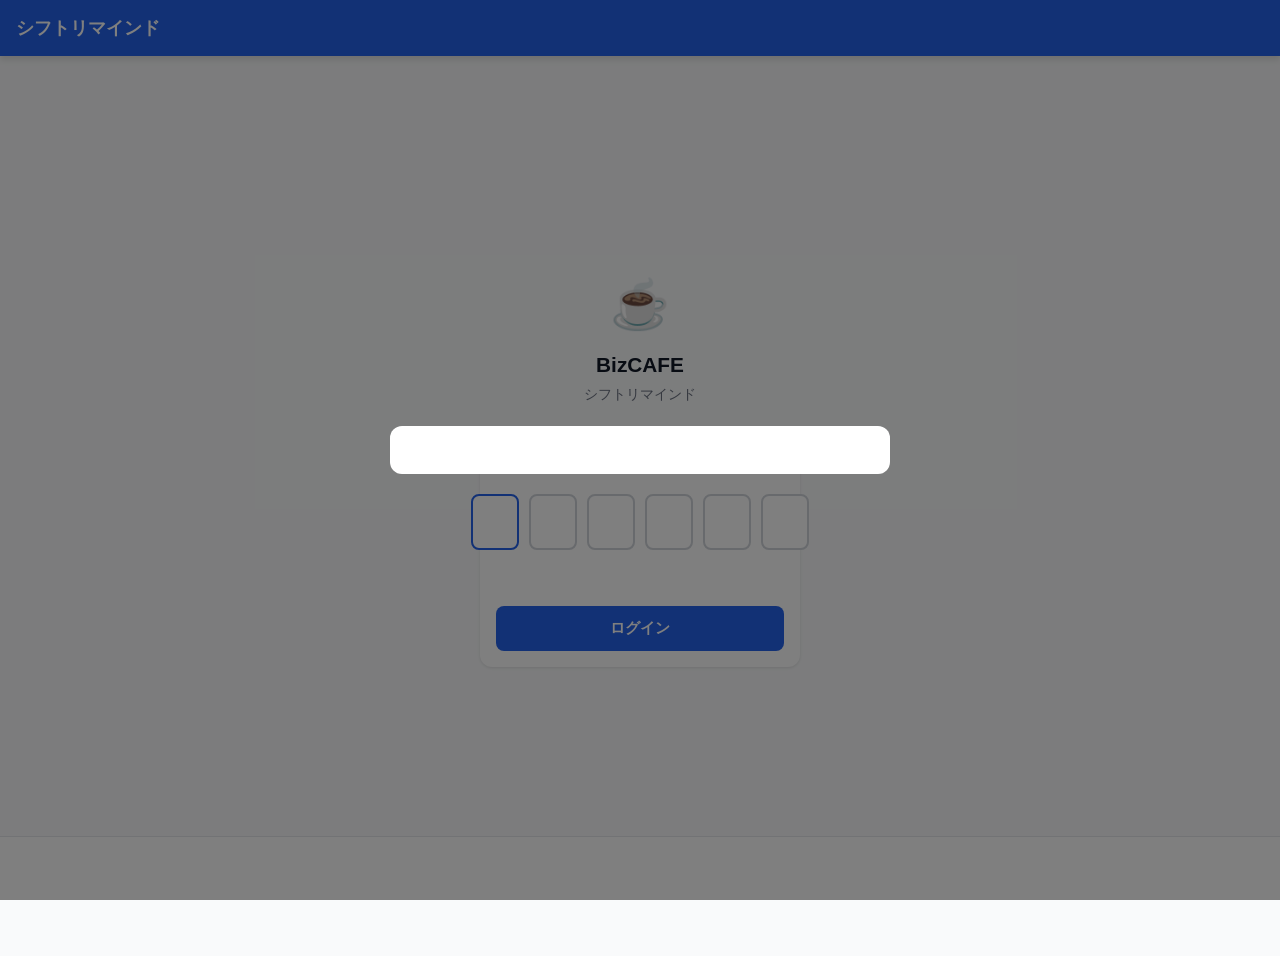
==== app/index.html @ 0d16ac68 "Initial commit" ====
<!DOCTYPE html>
<html lang="ja">
<head>
  <meta charset="UTF-8">
  <meta name="viewport" content="width=device-width, initial-scale=1.0, user-scalable=no">
  <meta name="theme-color" content="#2563eb">
  <meta name="apple-mobile-web-app-capable" content="yes">
  <meta name="apple-mobile-web-app-status-bar-style" content="black-translucent">
  <meta name="apple-mobile-web-app-title" content="シフト">
  <link rel="manifest" href="manifest.json">
  <link rel="apple-touch-icon" href="icons/icon-192.png">
  <title>BizCAFE シフトリマインド</title>
  <link rel="stylesheet" href="css/style.css">
</head>
<body>
  <div id="app">
    <header class="header" id="header">
      <h1 class="header-title">シフトリマインド</h1>
      <button class="header-btn" id="btn-logout" hidden>ログアウト</button>
    </header>

    <main class="main" id="main-content">
      <!-- 各画面がここに動的に描画される -->
    </main>

    <nav class="bottom-nav" id="bottom-nav" hidden>
      <!-- ナビゲーションタブ -->
    </nav>
  </div>

  <!-- モーダル -->
  <div class="modal-overlay" id="modal-overlay" hidden>
    <div class="modal" id="modal-container"></div>
  </div>

  <!-- トースト通知 -->
  <div class="toast-container" id="toast-container"></div>

  <script src="js/api.js"></script>
  <script src="js/auth.js"></script>
  <script src="js/components/nav.js"></script>
  <script src="js/components/shiftCard.js"></script>
  <script src="js/components/modal.js"></script>
  <script src="js/views/login.js"></script>
  <script src="js/views/dashboard.js"></script>
  <script src="js/views/calendar.js"></script>
  <script src="js/views/upload.js"></script>
  <script src="js/views/staffManager.js"></script>
  <script src="js/views/reminder.js"></script>
  <script src="js/views/logs.js"></script>
  <script src="js/app.js"></script>
</body>
</html>
---- app/css/style.css ----
/* ============================================================
   style.css - PWA レスポンシブCSS
   ============================================================ */

/* --- Reset & Base --- */
*, *::before, *::after { box-sizing: border-box; margin: 0; padding: 0; }

:root {
  --primary: #2563eb;
  --primary-dark: #1d4ed8;
  --primary-light: #dbeafe;
  --success: #22c55e;
  --error: #ef4444;
  --warning: #f59e0b;
  --gray-50: #f9fafb;
  --gray-100: #f3f4f6;
  --gray-200: #e5e7eb;
  --gray-300: #d1d5db;
  --gray-500: #6b7280;
  --gray-700: #374151;
  --gray-900: #111827;
  --radius: 12px;
  --radius-sm: 8px;
  --shadow: 0 1px 3px rgba(0,0,0,0.1);
  --shadow-md: 0 4px 6px rgba(0,0,0,0.1);
  --nav-height: 64px;
  --header-height: 56px;
  --safe-bottom: env(safe-area-inset-bottom, 0px);
}

html { font-size: 16px; -webkit-text-size-adjust: 100%; }
body {
  font-family: -apple-system, BlinkMacSystemFont, 'Segoe UI', 'Hiragino Sans', sans-serif;
  color: var(--gray-900);
  background: var(--gray-50);
  line-height: 1.5;
  overflow-x: hidden;
  -webkit-tap-highlight-color: transparent;
}

/* --- Header --- */
.header {
  position: fixed; top: 0; left: 0; right: 0;
  height: var(--header-height);
  background: var(--primary);
  color: #fff;
  display: flex; align-items: center; justify-content: space-between;
  padding: 0 16px;
  z-index: 100;
  box-shadow: var(--shadow-md);
}
.header-title { font-size: 1.1rem; font-weight: 700; }
.header-btn {
  background: rgba(255,255,255,0.2); border: none; color: #fff;
  padding: 6px 14px; border-radius: 6px; font-size: 0.85rem;
  cursor: pointer;
}
.header-btn:active { background: rgba(255,255,255,0.35); }

/* --- Main --- */
.main {
  margin-top: var(--header-height);
  padding: 16px 16px calc(var(--nav-height) + var(--safe-bottom) + 16px);
  min-height: calc(100dvh - var(--header-height));
}

/* --- Bottom Nav --- */
.bottom-nav {
  position: fixed; bottom: 0; left: 0; right: 0;
  height: calc(var(--nav-height) + var(--safe-bottom));
  padding-bottom: var(--safe-bottom);
  background: #fff;
  border-top: 1px solid var(--gray-200);
  display: flex; align-items: center; justify-content: space-around;
  z-index: 100;
}
.nav-item {
  display: flex; flex-direction: column; align-items: center;
  gap: 2px; padding: 6px 0;
  color: var(--gray-500); font-size: 0.65rem; font-weight: 500;
  text-decoration: none; cursor: pointer;
  border: none; background: none;
  min-width: 56px;
  transition: color 0.15s;
}
.nav-item .nav-icon { font-size: 1.4rem; }
.nav-item.active { color: var(--primary); }

/* --- Cards --- */
.card {
  background: #fff; border-radius: var(--radius);
  box-shadow: var(--shadow); padding: 16px;
  margin-bottom: 12px;
}
.card-header {
  font-size: 0.95rem; font-weight: 700; margin-bottom: 12px;
  display: flex; align-items: center; gap: 8px;
}
.card-header .icon { font-size: 1.2rem; }

/* --- Shift List --- */
.shift-list { list-style: none; }
.shift-item {
  padding: 10px 0;
  border-bottom: 1px solid var(--gray-100);
  display: flex; flex-direction: column; gap: 2px;
}
.shift-item:last-child { border-bottom: none; }
.shift-name-time {
  display: flex; justify-content: space-between; align-items: center;
}
.shift-name { font-weight: 600; font-size: 0.95rem; }
.shift-time { color: var(--gray-500); font-size: 0.9rem; font-variant-numeric: tabular-nums; }
.shift-tasks {
  font-size: 0.8rem; color: var(--gray-500);
  padding-left: 12px;
}
.shift-tasks::before { content: '\2514 '; }

/* --- Buttons --- */
.btn {
  display: inline-flex; align-items: center; justify-content: center; gap: 6px;
  border: none; border-radius: var(--radius-sm);
  font-size: 0.95rem; font-weight: 600;
  padding: 12px 24px; cursor: pointer;
  transition: background 0.15s, opacity 0.15s;
  width: 100%;
}
.btn:active { opacity: 0.85; }
.btn:disabled { opacity: 0.5; cursor: not-allowed; }
.btn-primary { background: var(--primary); color: #fff; }
.btn-primary:hover { background: var(--primary-dark); }
.btn-danger { background: var(--error); color: #fff; }
.btn-outline {
  background: #fff; color: var(--primary);
  border: 2px solid var(--primary);
}
.btn-sm { padding: 8px 16px; font-size: 0.85rem; width: auto; }
.btn-icon {
  width: 36px; height: 36px; padding: 0;
  border-radius: 50%; font-size: 1.1rem;
  display: inline-flex; align-items: center; justify-content: center;
}

/* --- Forms --- */
.form-group { margin-bottom: 16px; }
.form-label {
  display: block; font-size: 0.85rem; font-weight: 600;
  color: var(--gray-700); margin-bottom: 6px;
}
.form-input {
  width: 100%; padding: 12px;
  border: 2px solid var(--gray-200);
  border-radius: var(--radius-sm);
  font-size: 1rem; background: #fff;
  transition: border-color 0.15s;
  appearance: none; -webkit-appearance: none;
}
.form-input:focus { outline: none; border-color: var(--primary); }

/* --- PIN Input --- */
.pin-container {
  display: flex; gap: 10px; justify-content: center;
  margin: 20px 0;
}
.pin-input {
  width: 48px; height: 56px;
  text-align: center; font-size: 1.5rem; font-weight: 700;
  border: 2px solid var(--gray-300);
  border-radius: var(--radius-sm);
  background: #fff;
  appearance: none; -webkit-appearance: none;
}
.pin-input:focus { outline: none; border-color: var(--primary); }

/* --- Login Screen --- */
.login-screen {
  display: flex; flex-direction: column; align-items: center;
  justify-content: center;
  min-height: calc(100dvh - var(--header-height) - 40px);
  text-align: center;
}
.login-logo { font-size: 3rem; margin-bottom: 8px; }
.login-title { font-size: 1.3rem; font-weight: 700; margin-bottom: 4px; }
.login-subtitle { font-size: 0.9rem; color: var(--gray-500); margin-bottom: 32px; }
.login-error {
  color: var(--error); font-size: 0.85rem;
  margin-top: 8px; min-height: 20px;
}

/* --- Calendar --- */
.cal-header {
  display: flex; align-items: center; justify-content: space-between;
  padding: 8px 0; margin-bottom: 8px;
}
.cal-header-title { font-size: 1rem; font-weight: 700; }
.cal-nav-btn {
  background: var(--gray-100); border: none;
  width: 36px; height: 36px; border-radius: 50%;
  font-size: 1.1rem; cursor: pointer;
  display: flex; align-items: center; justify-content: center;
}
.cal-grid {
  display: grid; grid-template-columns: repeat(7, 1fr);
  gap: 2px; text-align: center;
}
.cal-dow {
  font-size: 0.75rem; color: var(--gray-500);
  font-weight: 600; padding: 4px 0;
}
.cal-day {
  aspect-ratio: 1; display: flex; flex-direction: column;
  align-items: center; justify-content: center;
  border-radius: 50%; font-size: 0.9rem;
  cursor: pointer; position: relative;
  transition: background 0.15s;
}
.cal-day:hover { background: var(--gray-100); }
.cal-day.today { font-weight: 700; color: var(--primary); }
.cal-day.selected { background: var(--primary); color: #fff; }
.cal-day.selected:hover { background: var(--primary-dark); }
.cal-day.empty { cursor: default; }
.cal-day.has-shift::after {
  content: ''; position: absolute; bottom: 4px;
  width: 5px; height: 5px; border-radius: 50%;
  background: var(--primary);
}
.cal-day.selected.has-shift::after { background: #fff; }

/* --- Upload --- */
.upload-zone {
  border: 2px dashed var(--gray-300);
  border-radius: var(--radius);
  padding: 40px 20px; text-align: center;
  cursor: pointer; transition: border-color 0.15s, background 0.15s;
}
.upload-zone:hover, .upload-zone.dragover {
  border-color: var(--primary); background: var(--primary-light);
}
.upload-zone .icon { font-size: 2.5rem; display: block; margin-bottom: 8px; }
.upload-zone .text { font-size: 0.9rem; color: var(--gray-500); }
.upload-zone input[type="file"] { display: none; }

.upload-result { margin-top: 16px; }
.upload-day-summary {
  display: flex; justify-content: space-between;
  padding: 8px 0; border-bottom: 1px solid var(--gray-100);
  font-size: 0.9rem;
}

/* --- Staff List --- */
.staff-item {
  display: flex; align-items: center; justify-content: space-between;
  padding: 12px 0; border-bottom: 1px solid var(--gray-100);
}
.staff-item:last-child { border-bottom: none; }
.staff-info { flex: 1; }
.staff-info .name { font-weight: 600; font-size: 0.95rem; }
.staff-info .account { font-size: 0.8rem; color: var(--gray-500); }
.staff-actions { display: flex; gap: 8px; }

/* --- Logs --- */
.log-item {
  padding: 12px 0; border-bottom: 1px solid var(--gray-100);
}
.log-item:last-child { border-bottom: none; }
.log-header-row {
  display: flex; align-items: center; gap: 8px;
  font-size: 0.9rem;
}
.log-status {
  font-size: 1.1rem; width: 24px; text-align: center;
}
.log-detail { font-size: 0.8rem; color: var(--gray-500); padding-left: 32px; }
.log-badge {
  font-size: 0.7rem; padding: 2px 8px;
  border-radius: 99px; font-weight: 600;
}
.log-badge.auto { background: var(--primary-light); color: var(--primary); }
.log-badge.manual { background: #fef3c7; color: #92400e; }

/* --- Preview Message --- */
.preview-box {
  background: var(--gray-100); border-radius: var(--radius-sm);
  padding: 16px; font-size: 0.85rem;
  white-space: pre-wrap; line-height: 1.7;
  max-height: 300px; overflow-y: auto;
}

/* --- Status Badge --- */
.status-card {
  display: flex; align-items: center; gap: 12px;
  padding: 12px 16px; border-radius: var(--radius-sm);
  font-size: 0.85rem;
}
.status-card.on { background: #dcfce7; color: #166534; }
.status-card.off { background: #fef2f2; color: #991b1b; }

/* --- Modal --- */
.modal-overlay {
  position: fixed; inset: 0;
  background: rgba(0,0,0,0.5);
  display: flex; align-items: flex-end; justify-content: center;
  z-index: 200;
  animation: fadeIn 0.15s ease;
}
.modal {
  background: #fff; border-radius: var(--radius) var(--radius) 0 0;
  width: 100%; max-width: 500px;
  padding: 24px 20px calc(24px + var(--safe-bottom));
  max-height: 80dvh; overflow-y: auto;
  animation: slideUp 0.2s ease;
}
.modal-title {
  font-size: 1.1rem; font-weight: 700; margin-bottom: 20px;
}
.modal-actions {
  display: flex; gap: 10px; margin-top: 20px;
}
.modal-actions .btn { flex: 1; }

@keyframes fadeIn { from { opacity: 0; } to { opacity: 1; } }
@keyframes slideUp { from { transform: translateY(100%); } to { transform: translateY(0); } }

/* --- Toast --- */
.toast-container {
  position: fixed; top: calc(var(--header-height) + 12px);
  left: 16px; right: 16px;
  z-index: 300; display: flex; flex-direction: column; gap: 8px;
  pointer-events: none;
}
.toast {
  padding: 12px 16px; border-radius: var(--radius-sm);
  font-size: 0.85rem; font-weight: 500;
  box-shadow: var(--shadow-md);
  animation: fadeIn 0.2s ease;
  pointer-events: auto;
}
.toast.success { background: #dcfce7; color: #166534; }
.toast.error { background: #fef2f2; color: #991b1b; }
.toast.info { background: var(--primary-light); color: var(--primary-dark); }

/* --- Loading --- */
.loading-spinner {
  display: flex; flex-direction: column; align-items: center;
  justify-content: center; padding: 40px;
  color: var(--gray-500); gap: 12px;
}
.spinner {
  width: 32px; height: 32px;
  border: 3px solid var(--gray-200);
  border-top-color: var(--primary);
  border-radius: 50%;
  animation: spin 0.7s linear infinite;
}
@keyframes spin { to { transform: rotate(360deg); } }

/* --- Empty state --- */
.empty-state {
  text-align: center; padding: 40px 20px;
  color: var(--gray-500);
}
.empty-state .icon { font-size: 2.5rem; margin-bottom: 8px; }
.empty-state .text { font-size: 0.9rem; }

/* --- Responsive (tablet+) --- */
@media (min-width: 600px) {
  .main { max-width: 540px; margin-left: auto; margin-right: auto; }
  .modal-overlay { align-items: center; }
  .modal { border-radius: var(--radius); }
}
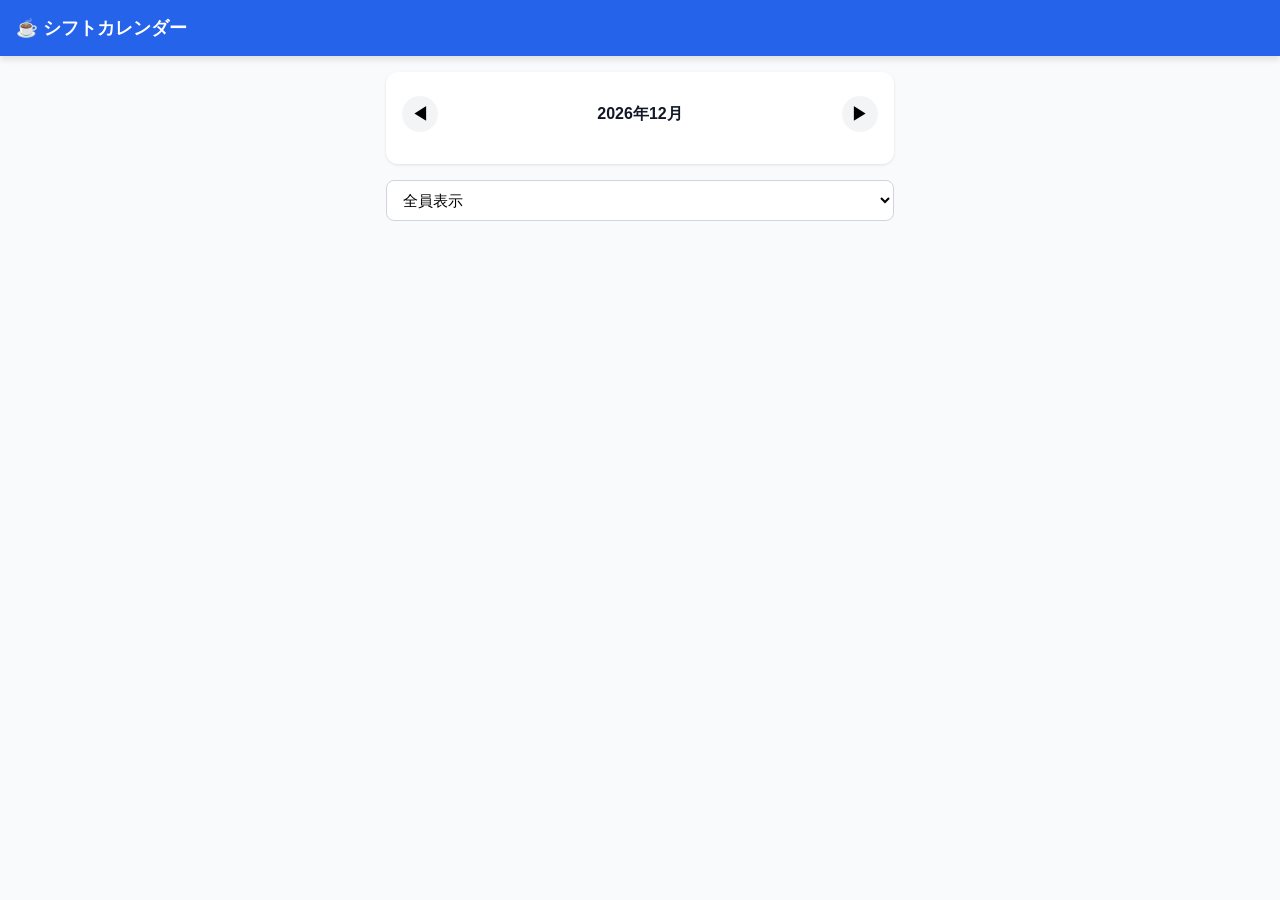
==== commit 7a17000c: "feat: カレンダー専用アプリに絞り込み・シフト変更機能を追加 - 不要な画面（ダッシュボード・PDF・スタッフ管理・ログ）を削除 - カレンダー画面のみのシンプルな構成に - シフト変更: 変更ボ" ====
--- a/app/index.html
+++ b/app/index.html
@@ -9,23 +9,16 @@
   <meta name="apple-mobile-web-app-title" content="シフト">
   <link rel="manifest" href="manifest.json">
   <link rel="apple-touch-icon" href="icons/icon-192.png">
-  <title>BizCAFE シフトリマインド</title>
+  <title>BizCAFE シフトカレンダー</title>
   <link rel="stylesheet" href="css/style.css">
 </head>
 <body>
   <div id="app">
     <header class="header" id="header">
-      <h1 class="header-title">シフトリマインド</h1>
-      <button class="header-btn" id="btn-logout" hidden>ログアウト</button>
+      <h1 class="header-title">☕ シフトカレンダー</h1>
     </header>
 
-    <main class="main" id="main-content">
-      <!-- 各画面がここに動的に描画される -->
-    </main>
-
-    <nav class="bottom-nav" id="bottom-nav" hidden>
-      <!-- ナビゲーションタブ -->
-    </nav>
+    <main class="main" id="main-content"></main>
   </div>
 
   <!-- モーダル -->
@@ -37,17 +30,9 @@
   <div class="toast-container" id="toast-container"></div>
 
   <script src="js/api.js"></script>
-  <script src="js/auth.js"></script>
-  <script src="js/components/nav.js"></script>
+  <script src="js/components/modal.js"></script>
   <script src="js/components/shiftCard.js"></script>
-  <script src="js/components/modal.js"></script>
-  <script src="js/views/login.js"></script>
-  <script src="js/views/dashboard.js"></script>
   <script src="js/views/calendar.js"></script>
-  <script src="js/views/upload.js"></script>
-  <script src="js/views/staffManager.js"></script>
-  <script src="js/views/reminder.js"></script>
-  <script src="js/views/logs.js"></script>
   <script src="js/app.js"></script>
 </body>
 </html>
--- a/app/css/style.css
+++ b/app/css/style.css
@@ -4,6 +4,7 @@
 
 /* --- Reset & Base --- */
 *, *::before, *::after { box-sizing: border-box; margin: 0; padding: 0; }
+[hidden] { display: none !important; }
 
 :root {
   --primary: #2563eb;
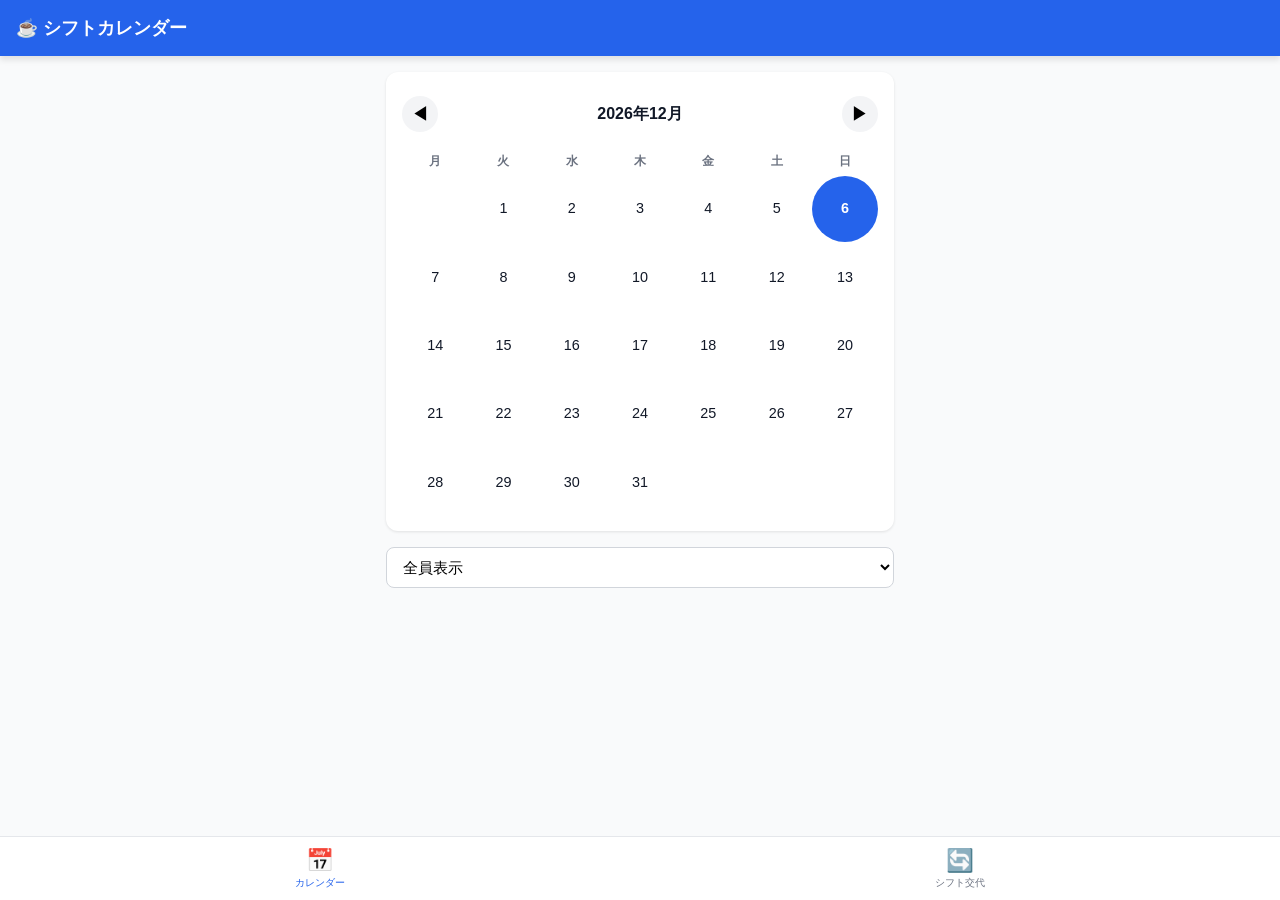
==== commit 4c5c5a5a: "シフト交代タブを追加: フォーマット生成＆コピー機能 Co-Authored-By: Claude Sonnet 4.6 <noreply@anthropic.com>" ====
--- a/app/index.html
+++ b/app/index.html
@@ -29,10 +29,22 @@
   <!-- トースト通知 -->
   <div class="toast-container" id="toast-container"></div>
 
+  <nav class="bottom-nav" id="bottom-nav">
+    <button class="nav-item active" data-tab="calendar">
+      <span class="nav-icon">📅</span>
+      <span>カレンダー</span>
+    </button>
+    <button class="nav-item" data-tab="shift-change">
+      <span class="nav-icon">🔄</span>
+      <span>シフト交代</span>
+    </button>
+  </nav>
+
   <script src="js/api.js"></script>
   <script src="js/components/modal.js"></script>
   <script src="js/components/shiftCard.js"></script>
   <script src="js/views/calendar.js"></script>
+  <script src="js/views/shiftChange.js"></script>
   <script src="js/app.js"></script>
 </body>
 </html>
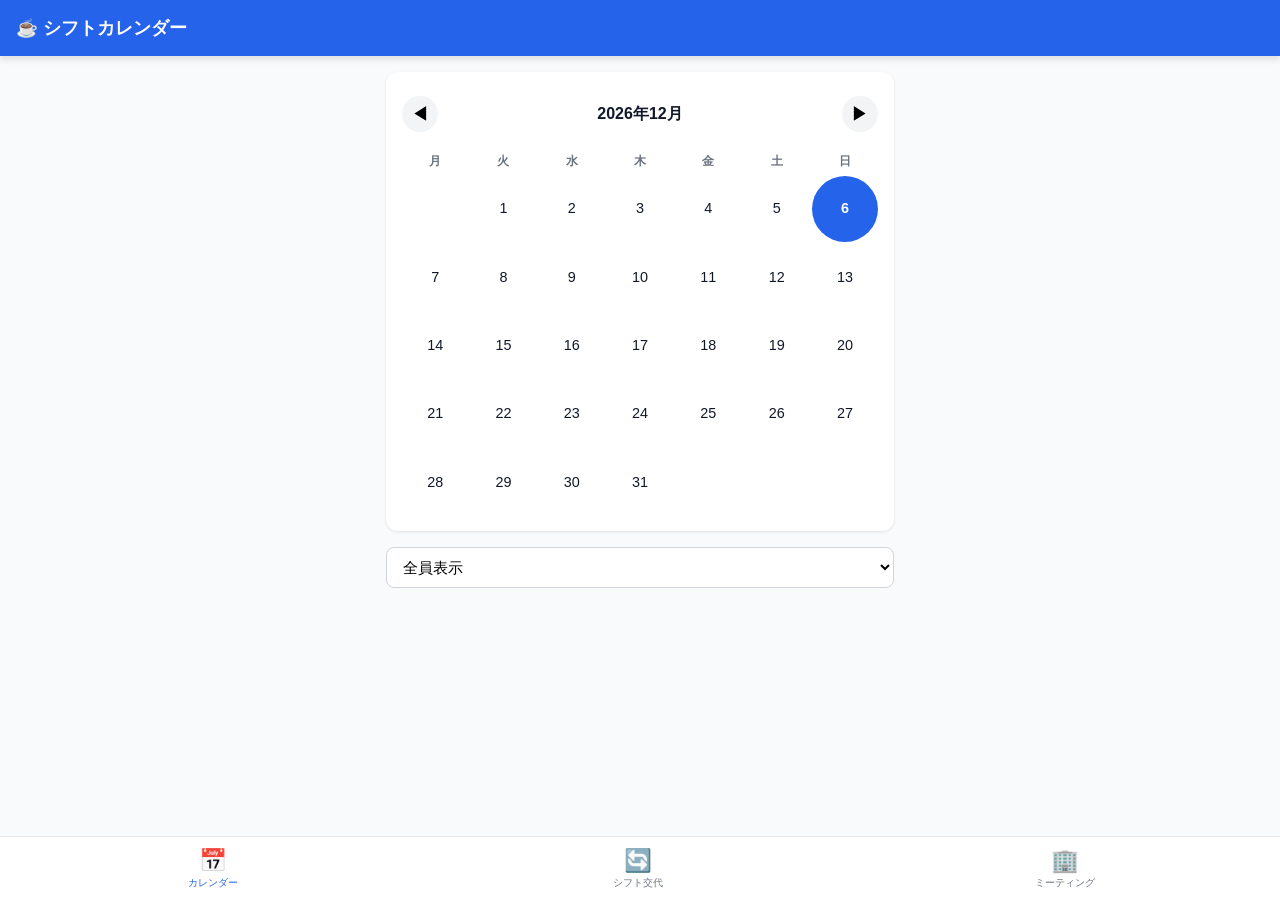
==== commit 8fd99618: "ローディング視認性改善・シフトカレンダーにミーティングタブ追加 - 顧客アプリのスプラッシュローディングにグラデーション背景を追加し文字視認性を改善 - シフトカレンダー底部ナビに「🏢ミーティング」タ" ====
--- a/app/index.html
+++ b/app/index.html
@@ -9,7 +9,7 @@
   <meta name="apple-mobile-web-app-title" content="シフト">
   <link rel="manifest" href="manifest.json">
   <link rel="apple-touch-icon" href="icons/icon-192.png">
-  <title>BizCAFE シフトカレンダー</title>
+  <title>BiZCAFE シフトカレンダー</title>
   <link rel="stylesheet" href="css/style.css">
 </head>
 <body>
@@ -38,6 +38,10 @@
       <span class="nav-icon">🔄</span>
       <span>シフト交代</span>
     </button>
+    <button class="nav-item" data-tab="meeting">
+      <span class="nav-icon">🏢</span>
+      <span>ミーティング</span>
+    </button>
   </nav>
 
   <script src="js/api.js"></script>
@@ -45,6 +49,7 @@
   <script src="js/components/shiftCard.js"></script>
   <script src="js/views/calendar.js"></script>
   <script src="js/views/shiftChange.js"></script>
+  <script src="js/views/meeting.js"></script>
   <script src="js/app.js"></script>
 </body>
 </html>
--- a/app/css/style.css
+++ b/app/css/style.css
@@ -364,6 +364,86 @@
 .empty-state .icon { font-size: 2.5rem; margin-bottom: 8px; }
 .empty-state .text { font-size: 0.9rem; }
 
+/* --- ミーティングバッジ（カレンダー日付セル） --- */
+.cal-day.has-meeting::before {
+  content: '';
+  position: absolute;
+  top: 4px; right: 4px;
+  width: 7px; height: 7px;
+  border-radius: 50%;
+  background: #f59e0b;
+  box-shadow: 0 0 0 1.5px #fff;
+  z-index: 1;
+}
+.cal-day.selected.has-meeting::before { box-shadow: 0 0 0 1.5px var(--primary); }
+
+/* --- ミーティングカード --- */
+.meeting-card {
+  background: #fffbeb;
+  border: 2px solid #fbbf24;
+  border-radius: var(--radius);
+  margin-bottom: 12px;
+  overflow: hidden;
+}
+.meeting-card-header {
+  background: #fbbf24;
+  padding: 10px 14px;
+  display: flex; align-items: center; gap: 8px;
+}
+.meeting-card-title {
+  font-weight: 700; font-size: 0.95rem; color: #78350f;
+  flex: 1;
+}
+.meeting-card-body { padding: 12px 14px; }
+.meeting-time-row { font-size: 0.9rem; font-weight: 700; color: #92400e; margin-bottom: 4px; }
+.meeting-buffer { font-size: 0.78rem; color: #b45309; margin-bottom: 8px; }
+.meeting-note { font-size: 0.82rem; color: #78350f; background: #fef3c7; border-radius: 6px; padding: 6px 10px; margin-bottom: 12px; }
+
+/* 参加状況サマリ */
+.meeting-att-summary { margin-bottom: 12px; }
+.meeting-att-group { font-size: 0.82rem; line-height: 1.8; color: #374151; }
+.meeting-att-group strong { color: #1a3a5c; }
+.meeting-att-empty { font-size: 0.8rem; color: #9ca3af; }
+
+/* 参加フォーム */
+.meeting-form { border-top: 1px solid #fde68a; padding-top: 12px; }
+.meeting-form-title { font-size: 0.8rem; font-weight: 700; color: #92400e; margin-bottom: 10px; }
+.meeting-name-select {
+  width: 100%; padding: 10px 12px;
+  border: 1.5px solid #fcd34d; border-radius: 8px;
+  font-size: 0.9rem; background: #fff; margin-bottom: 10px;
+  appearance: none; -webkit-appearance: none;
+}
+.meeting-name-select:focus { outline: none; border-color: #f59e0b; }
+.meeting-status-row { display: flex; gap: 8px; margin-bottom: 10px; flex-wrap: wrap; }
+.meeting-status-btn {
+  flex: 1; min-width: 76px;
+  padding: 9px 6px; border: 2px solid #e5e7eb;
+  border-radius: 9px; background: #fff;
+  font-size: 0.8rem; font-weight: 700;
+  cursor: pointer; text-align: center; color: #6b7280;
+  transition: all 0.15s;
+}
+.meeting-status-btn:active { opacity: 0.75; }
+.meeting-status-btn.s-attend { border-color: #16a34a; background: #dcfce7; color: #166534; }
+.meeting-status-btn.s-online { border-color: #2563eb; background: #dbeafe; color: #1d4ed8; }
+.meeting-status-btn.s-absent { border-color: #dc2626; background: #fee2e2; color: #991b1b; }
+.meeting-reason-input {
+  width: 100%; padding: 9px 12px;
+  border: 1.5px solid #fcd34d; border-radius: 8px;
+  font-size: 0.88rem; font-family: inherit;
+  margin-bottom: 10px;
+}
+.meeting-reason-input:focus { outline: none; border-color: #f59e0b; }
+.meeting-submit-btn {
+  width: 100%; padding: 12px;
+  background: #d97706; color: #fff; border: none;
+  border-radius: 9px; font-size: 0.92rem; font-weight: 700;
+  cursor: pointer;
+}
+.meeting-submit-btn:disabled { background: #d1d5db; color: #9ca3af; cursor: not-allowed; }
+.meeting-form-msg { margin-top: 8px; font-size: 0.82rem; min-height: 1.2em; }
+
 /* --- Responsive (tablet+) --- */
 @media (min-width: 600px) {
   .main { max-width: 540px; margin-left: auto; margin-right: auto; }
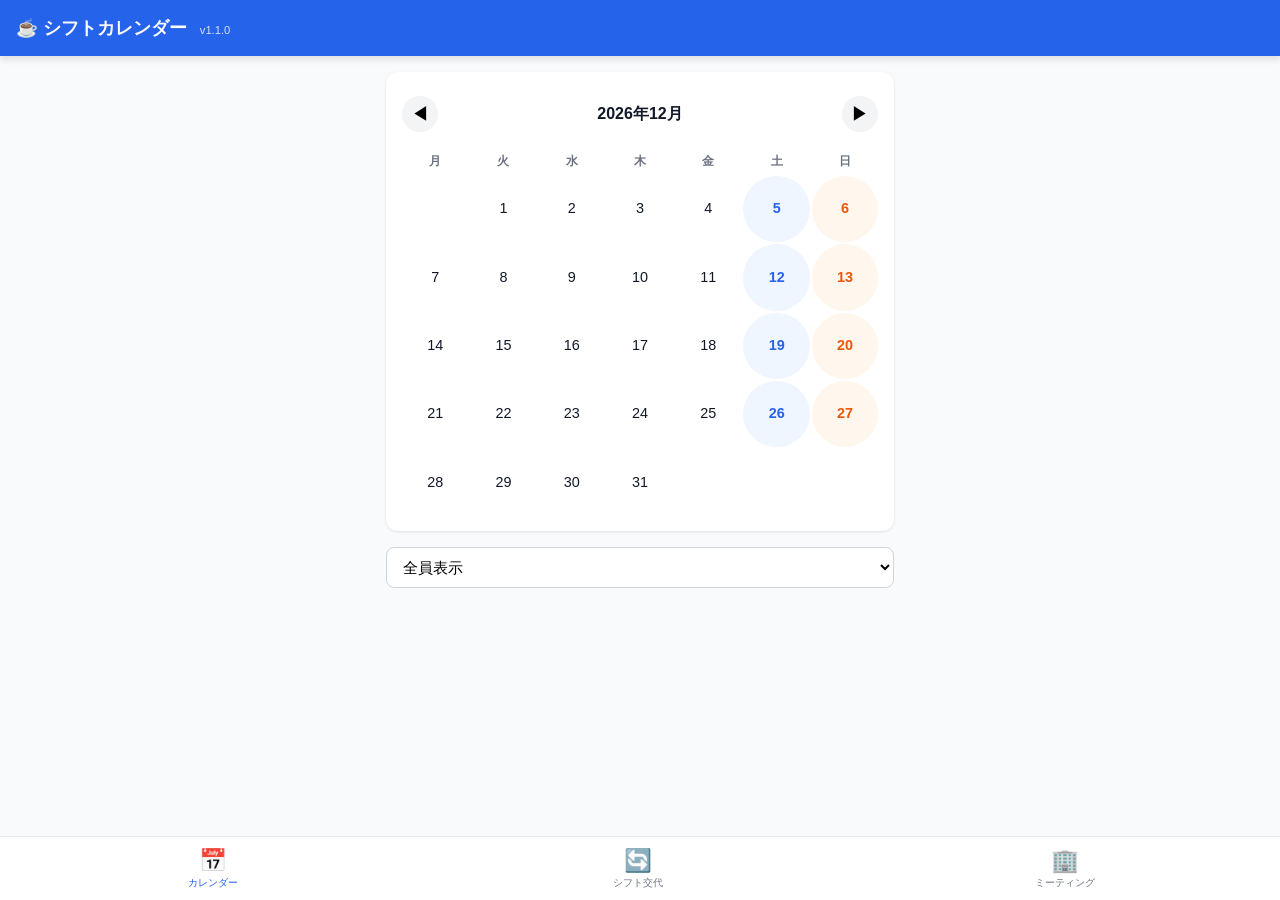
==== commit d8960266: "Update UI labels and add version v1.1.0 to header" ====
--- a/app/index.html
+++ b/app/index.html
@@ -15,7 +15,7 @@
 <body>
   <div id="app">
     <header class="header" id="header">
-      <h1 class="header-title">☕ シフトカレンダー</h1>
+      <h1 class="header-title">☕ シフトカレンダー <span style="font-size:0.7rem; opacity:0.8; font-weight:normal; margin-left:8px;">v1.1.0</span></h1>
     </header>
 
     <main class="main" id="main-content"></main>
--- a/app/css/style.css
+++ b/app/css/style.css
@@ -104,19 +104,92 @@
 .shift-item {
   padding: 10px 0;
   border-bottom: 1px solid var(--gray-100);
-  display: flex; flex-direction: column; gap: 2px;
 }
 .shift-item:last-child { border-bottom: none; }
-.shift-name-time {
-  display: flex; justify-content: space-between; align-items: center;
-}
+
+/* シフトライン（1人1行） */
+.shift-line {
+  display: flex;
+  flex-direction: column;
+  gap: 4px;
+}
+.shift-line-name {
+  font-weight: 700;
+  font-size: 0.95rem;
+  color: var(--gray-900);
+}
+.shift-line-body {
+  display: flex;
+  flex-wrap: wrap;
+  align-items: flex-start;
+  gap: 6px;
+}
+
+/* 各時間帯セグメント */
+.shift-segment {
+  display: flex;
+  flex-direction: column;
+  gap: 2px;
+  background: var(--gray-50);
+  border: 1px solid var(--gray-200);
+  border-radius: 8px;
+  padding: 5px 8px;
+  min-width: 0;
+}
+.shift-line--split .shift-segment {
+  border-color: var(--primary-light);
+  background: #f0f7ff;
+}
+.shift-segment-time {
+  font-size: 0.88rem;
+  font-variant-numeric: tabular-nums;
+  color: var(--gray-700);
+  white-space: nowrap;
+}
+.shift-segment-btns {
+  display: flex;
+  gap: 4px;
+  margin-top: 3px;
+}
+.shift-segment-btns .btn-edit-shift {
+  padding: 4px 8px;
+  background: var(--gray-100);
+  border: none;
+  border-radius: 5px;
+  font-size: 0.78rem;
+  cursor: pointer;
+  color: var(--gray-700);
+}
+.shift-segment-btns .btn-delete-shift {
+  padding: 4px 8px;
+  background: #fee2e2;
+  color: #991b1b;
+  border: none;
+  border-radius: 5px;
+  font-size: 0.78rem;
+  cursor: pointer;
+}
+
+/* 休憩区切り */
+.shift-break {
+  display: flex;
+  align-items: center;
+  align-self: flex-start;
+  padding-top: 6px;
+}
+.shift-break-label {
+  font-size: 0.75rem;
+  color: var(--gray-500);
+  white-space: nowrap;
+}
+
+.shift-tasks {
+  font-size: 0.78rem; color: var(--gray-500);
+}
+
+/* 後方互換（旧クラスが残っている場合） */
 .shift-name { font-weight: 600; font-size: 0.95rem; }
 .shift-time { color: var(--gray-500); font-size: 0.9rem; font-variant-numeric: tabular-nums; }
-.shift-tasks {
-  font-size: 0.8rem; color: var(--gray-500);
-  padding-left: 12px;
-}
-.shift-tasks::before { content: '\2514 '; }
 
 /* --- Buttons --- */
 .btn {
@@ -221,12 +294,29 @@
 .cal-day.selected { background: var(--primary); color: #fff; }
 .cal-day.selected:hover { background: var(--primary-dark); }
 .cal-day.empty { cursor: default; }
+
+/* 曜日別の色 */
+.cal-day.dow-sat { color: #2563eb; background: #eff6ff; font-weight: 600; }
+.cal-day.dow-sat:hover { background: #dbeafe; }
+.cal-day.dow-sun { color: #ea580c; background: #fff7ed; font-weight: 600; }
+.cal-day.dow-sun:hover { background: #ffedd5; }
+
+/* シフトありバッジ */
 .cal-day.has-shift::after {
   content: ''; position: absolute; bottom: 4px;
   width: 5px; height: 5px; border-radius: 50%;
   background: var(--primary);
 }
 .cal-day.selected.has-shift::after { background: #fff; }
+
+/* 募集中バッジ */
+.cal-day.has-recruit::before {
+  content: ''; position: absolute; bottom: 4px; right: 4px;
+  width: 5px; height: 5px; border-radius: 50%;
+  background: #f43f5e;
+  box-shadow: 0 0 0 1px #fff;
+}
+.cal-day.selected.has-recruit::before { border-color: var(--primary); }
 
 /* --- Upload --- */
 .upload-zone {
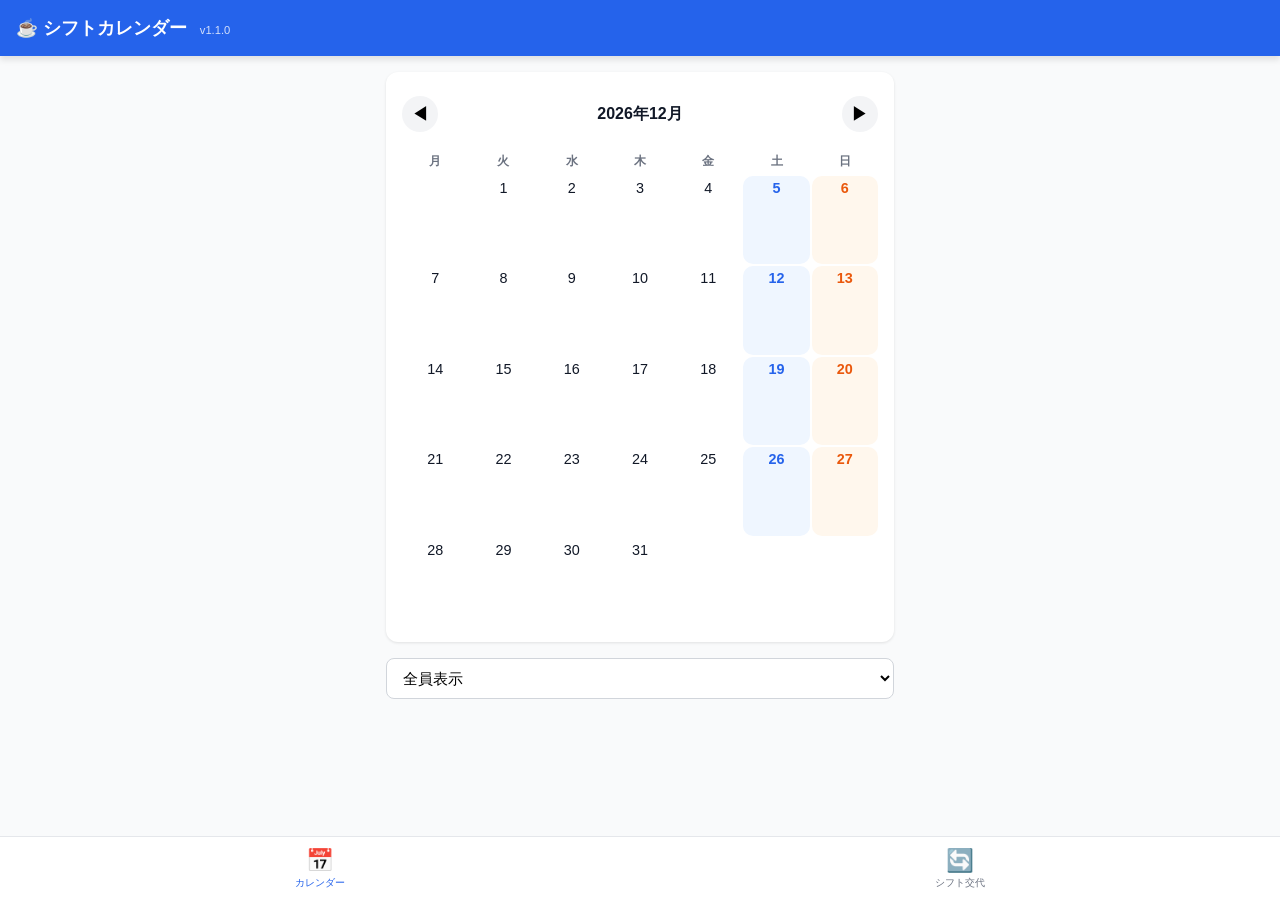
==== commit 9bc0ea02: "feat: 募集機能修正・UI改善・引受けモーダル強化 - 募集ボットのgetLineWorksToken_バグを修正（getLineWorksAccessToken()に統一） - 募集通知の送信先" ====
--- a/app/index.html
+++ b/app/index.html
@@ -38,10 +38,6 @@
       <span class="nav-icon">🔄</span>
       <span>シフト交代</span>
     </button>
-    <button class="nav-item" data-tab="meeting">
-      <span class="nav-icon">🏢</span>
-      <span>ミーティング</span>
-    </button>
   </nav>
 
   <script src="js/api.js"></script>
--- a/app/css/style.css
+++ b/app/css/style.css
@@ -283,12 +283,15 @@
   font-weight: 600; padding: 4px 0;
 }
 .cal-day {
-  aspect-ratio: 1; display: flex; flex-direction: column;
-  align-items: center; justify-content: center;
-  border-radius: 50%; font-size: 0.9rem;
+  aspect-ratio: 3/4; display: flex; flex-direction: column;
+  align-items: center; justify-content: space-between;
+  padding: 5px 2px 4px;
+  border-radius: 10px; font-size: 0.9rem;
   cursor: pointer; position: relative;
   transition: background 0.15s;
 }
+.day-num { line-height: 1; }
+.day-badges { display: flex; flex-direction: column; gap: 2px; align-items: center; min-height: 13px; }
 .cal-day:hover { background: var(--gray-100); }
 .cal-day.today { font-weight: 700; color: var(--primary); }
 .cal-day.selected { background: var(--primary); color: #fff; }
@@ -301,22 +304,61 @@
 .cal-day.dow-sun { color: #ea580c; background: #fff7ed; font-weight: 600; }
 .cal-day.dow-sun:hover { background: #ffedd5; }
 
-/* シフトありバッジ */
-.cal-day.has-shift::after {
-  content: ''; position: absolute; bottom: 4px;
-  width: 5px; height: 5px; border-radius: 50%;
+/* シフトあり（日付を太字・青色で強調） */
+.cal-day.has-shift .day-num { color: var(--primary); font-weight: 700; }
+.cal-day.selected.has-shift .day-num { color: #fff; }
+
+/* 絞り込み時：自分のシフトがある日に青ドット */
+.cal-day.my-shift .day-num::after {
+  content: '';
+  display: block;
+  width: 6px; height: 6px;
+  border-radius: 50%;
   background: var(--primary);
-}
-.cal-day.selected.has-shift::after { background: #fff; }
-
-/* 募集中バッジ */
+  margin: 2px auto 0;
+}
+.cal-day.selected.my-shift .day-num::after { background: #fff; }
+
+/* シフト不足（赤枠） */
+.cal-day.has-shortage {
+  border: 2px solid #ef4444;
+  background: #fef2f2;
+}
+.cal-day.has-shortage.dow-sat { background: #fef2f2; }
+.cal-day.has-shortage.dow-sun { background: #fef2f2; }
+.cal-day.selected.has-shortage {
+  border-color: rgba(255,255,255,0.6);
+  background: var(--primary);
+}
+.shortage-badge {
+  font-size: 0.55rem; font-weight: 700; line-height: 1;
+  background: #ef4444; color: #fff;
+  border-radius: 4px; padding: 1px 4px;
+}
+.cal-day.selected .shortage-badge {
+  background: rgba(255,255,255,0.85); color: #dc2626;
+}
+
+/* 募集中 - 左上斜めバナー */
+.cal-day.has-recruit { overflow: hidden; }
 .cal-day.has-recruit::before {
-  content: ''; position: absolute; bottom: 4px; right: 4px;
-  width: 5px; height: 5px; border-radius: 50%;
-  background: #f43f5e;
-  box-shadow: 0 0 0 1px #fff;
-}
-.cal-day.selected.has-recruit::before { border-color: var(--primary); }
+  content: '募集';
+  position: absolute;
+  top: 5px; left: -13px;
+  width: 44px;
+  text-align: center;
+  background: #f59e0b;
+  color: #fff;
+  font-size: 0.42rem;
+  font-weight: 800;
+  line-height: 1;
+  padding: 2px 0;
+  transform: rotate(-45deg);
+  transform-origin: center;
+  pointer-events: none;
+  z-index: 1;
+}
+.cal-day.selected.has-recruit::before { background: #d97706; }
 
 /* --- Upload --- */
 .upload-zone {
@@ -454,18 +496,56 @@
 .empty-state .icon { font-size: 2.5rem; margin-bottom: 8px; }
 .empty-state .text { font-size: 0.9rem; }
 
-/* --- ミーティングバッジ（カレンダー日付セル） --- */
-.cal-day.has-meeting::before {
-  content: '';
-  position: absolute;
-  top: 4px; right: 4px;
-  width: 7px; height: 7px;
-  border-radius: 50%;
-  background: #f59e0b;
-  box-shadow: 0 0 0 1.5px #fff;
-  z-index: 1;
-}
-.cal-day.selected.has-meeting::before { box-shadow: 0 0 0 1.5px var(--primary); }
+/* --- 対面Meetupバッジ（カレンダー日付セル） --- */
+.inperson-badge {
+  font-size: 0.55rem; font-weight: 700; line-height: 1;
+  background: #10b981; color: #fff;
+  border-radius: 4px; padding: 1px 4px;
+  letter-spacing: 0;
+}
+.cal-day.selected .inperson-badge {
+  background: rgba(255,255,255,0.85); color: #059669;
+}
+
+/* --- 対面Meetupカード（日付詳細） --- */
+.inperson-meetup-card {
+  background: #f0fdf4;
+  border: 2px solid #6ee7b7;
+  border-radius: var(--radius);
+  padding: 10px 14px;
+  margin-bottom: 10px;
+}
+.inperson-meetup-header {
+  font-size: 0.8rem;
+  font-weight: 700;
+  color: #059669;
+  margin-bottom: 6px;
+}
+.inperson-meetup-row {
+  display: flex;
+  align-items: center;
+  justify-content: space-between;
+  font-size: 0.85rem;
+  padding: 2px 0;
+}
+.inperson-meetup-company {
+  color: #064e3b;
+  font-weight: 500;
+}
+.inperson-meetup-time {
+  color: #6b7280;
+  font-size: 0.78rem;
+}
+
+/* --- 店舗ミーティングバッジ --- */
+.meeting-badge {
+  font-size: 0.55rem; font-weight: 700; line-height: 1;
+  background: #f59e0b; color: #fff;
+  border-radius: 4px; padding: 1px 4px;
+}
+.cal-day.selected .meeting-badge {
+  background: rgba(255,255,255,0.85); color: #d97706;
+}
 
 /* --- ミーティングカード --- */
 .meeting-card {
